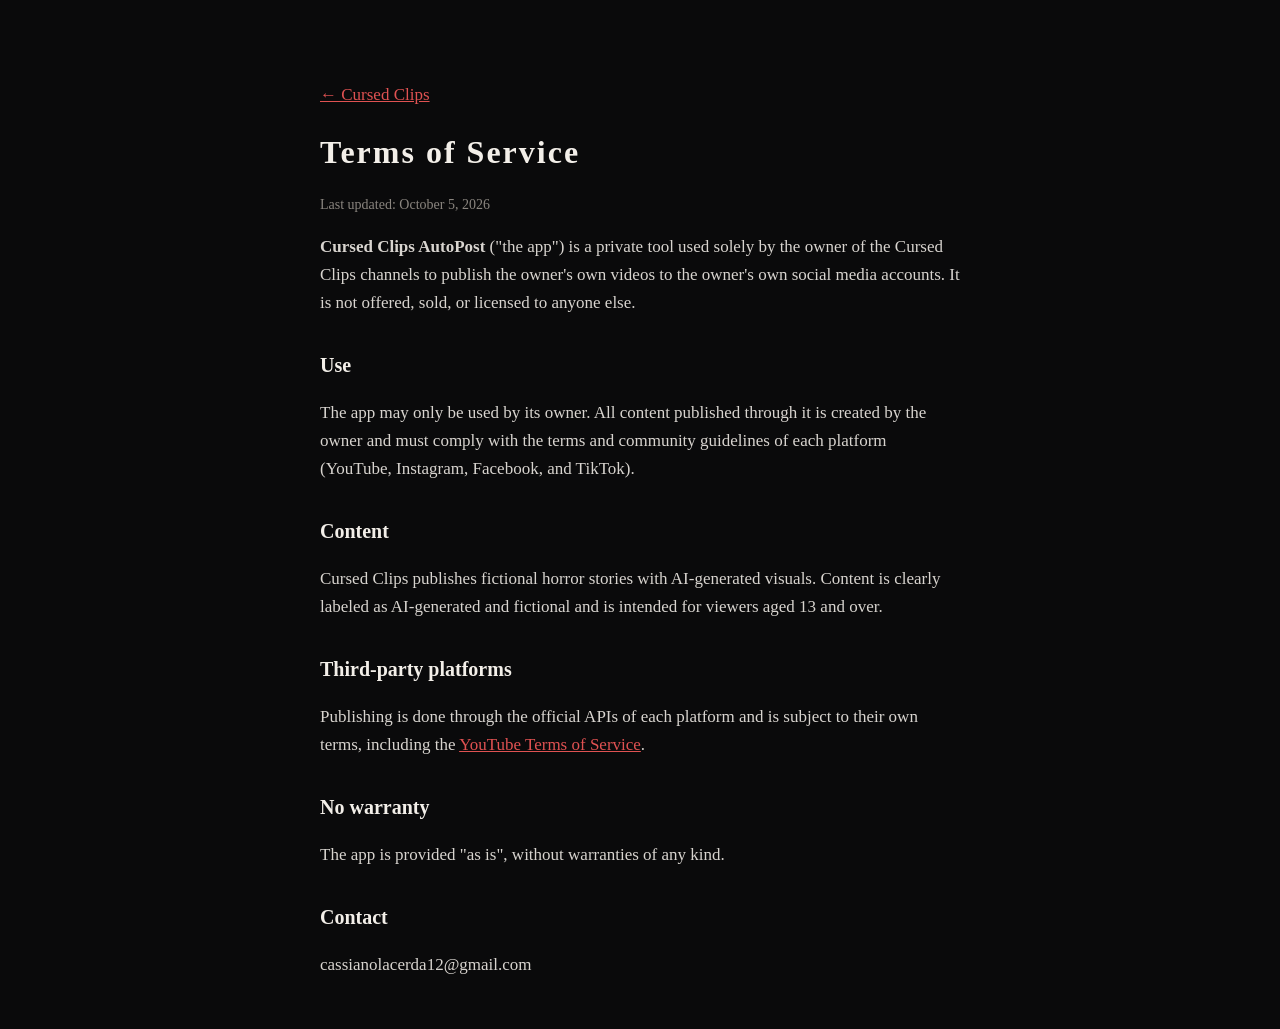
==== terms.html @ c5a1e922 "Add files via upload" ====
<!DOCTYPE html>
<html lang="en">
<head>
<meta charset="utf-8">
<meta name="viewport" content="width=device-width, initial-scale=1">
<title>Terms of Service — Cursed Clips</title>
<link rel="stylesheet" href="style.css">
</head>
<body>
<main class="texto">
  <p><a href="index.html">← Cursed Clips</a></p>
  <h1>Terms of Service</h1>
  <p class="data">Last updated: October 5, 2026</p>

  <p><strong>Cursed Clips AutoPost</strong> ("the app") is a private tool used solely by the owner of the Cursed Clips
     channels to publish the owner's own videos to the owner's own social media accounts. It is not offered, sold, or
     licensed to anyone else.</p>

  <h2>Use</h2>
  <p>The app may only be used by its owner. All content published through it is created by the owner and must comply with
     the terms and community guidelines of each platform (YouTube, Instagram, Facebook, and TikTok).</p>

  <h2>Content</h2>
  <p>Cursed Clips publishes fictional horror stories with AI-generated visuals. Content is clearly labeled as AI-generated
     and fictional and is intended for viewers aged 13 and over.</p>

  <h2>Third-party platforms</h2>
  <p>Publishing is done through the official APIs of each platform and is subject to their own terms, including the
     <a href="https://www.youtube.com/t/terms">YouTube Terms of Service</a>.</p>

  <h2>No warranty</h2>
  <p>The app is provided "as is", without warranties of any kind.</p>

  <h2>Contact</h2>
  <p>cassianolacerda12@gmail.com</p>
</main>
</body>
</html>
---- style.css ----
* { box-sizing: border-box; }
body {
  margin: 0; min-height: 100vh; display: flex; flex-direction: column;
  background: #0a0a0b; color: #d8d4cf; font: 17px/1.65 Georgia, "Times New Roman", serif;
}
main { flex: 1; width: 100%; max-width: 680px; margin: 0 auto; padding: 64px 20px 32px; text-align: center; }
main.texto { text-align: left; }
h1 { font-size: 44px; letter-spacing: 2px; margin: 8px 0; color: #f3efe9; text-shadow: 0 0 18px rgba(139, 0, 0, .7); }
main.texto h1 { font-size: 32px; text-shadow: none; }
h2 { font-size: 20px; color: #f3efe9; margin-top: 32px; }
a { color: #e05252; }
.eye { font-size: 48px; margin: 0; }
.slogan { color: #b13a3a; font-style: italic; font-size: 20px; margin-top: 0; }
.data { color: #8a857f; font-size: 14px; }
.redes { display: flex; flex-wrap: wrap; justify-content: center; gap: 12px; margin: 28px 0; }
.redes a { border: 1px solid #5a1a1a; border-radius: 6px; padding: 8px 16px; text-decoration: none; }
.redes a:hover { background: #2a0b0b; }
section { margin-top: 40px; border-top: 1px solid #222; padding-top: 8px; font-size: 15px; color: #a9a49e; }
footer { text-align: center; padding: 24px; font-size: 14px; border-top: 1px solid #1c1c1e; }
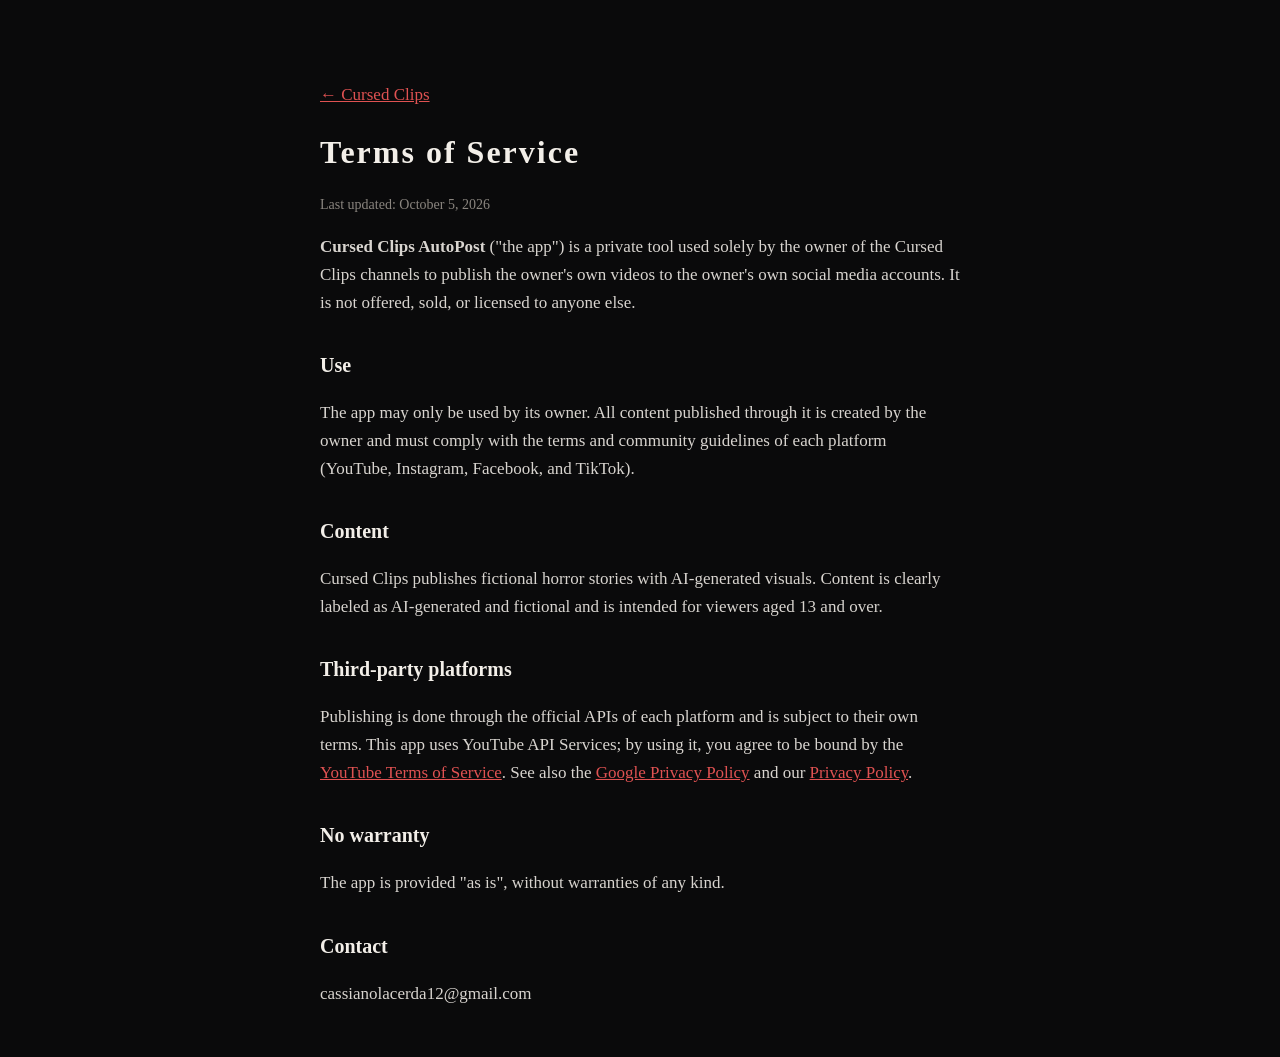
==== commit a189069a: "Add files via upload" ====
--- a/terms.html
+++ b/terms.html
@@ -25,8 +25,10 @@
      and fictional and is intended for viewers aged 13 and over.</p>
 
   <h2>Third-party platforms</h2>
-  <p>Publishing is done through the official APIs of each platform and is subject to their own terms, including the
-     <a href="https://www.youtube.com/t/terms">YouTube Terms of Service</a>.</p>
+  <p>Publishing is done through the official APIs of each platform and is subject to their own terms. This app uses
+     YouTube API Services; by using it, you agree to be bound by the
+     <a href="https://www.youtube.com/t/terms">YouTube Terms of Service</a>. See also the
+     <a href="https://policies.google.com/privacy">Google Privacy Policy</a> and our <a href="privacy.html">Privacy Policy</a>.</p>
 
   <h2>No warranty</h2>
   <p>The app is provided "as is", without warranties of any kind.</p>
